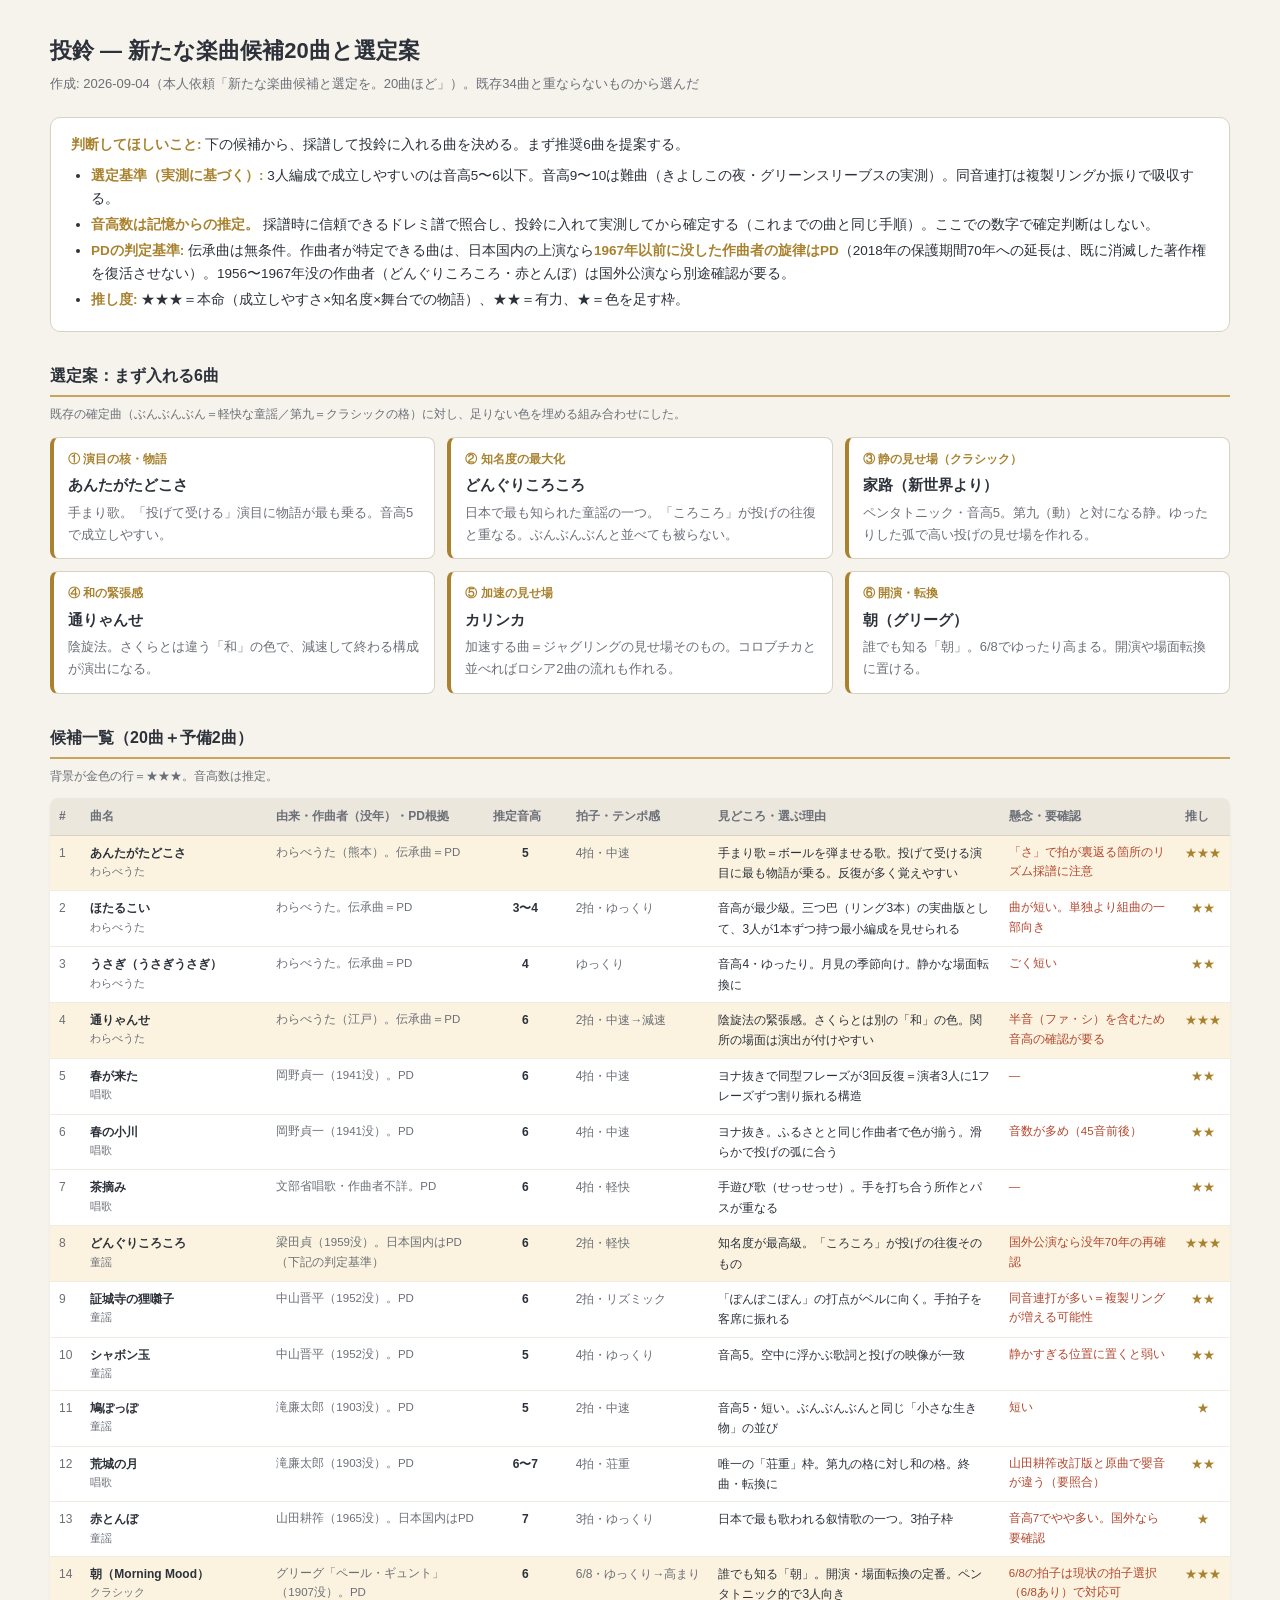
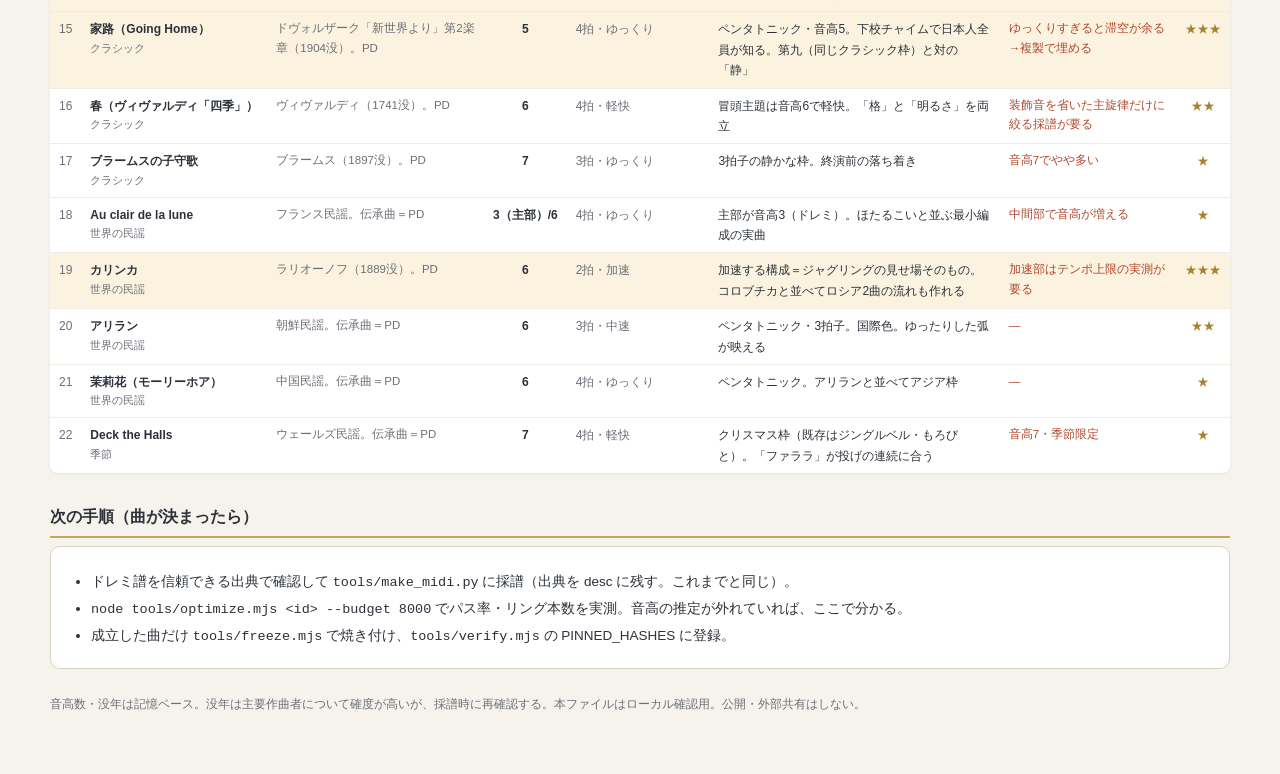
==== docs/song_candidates_2026-09-04.html @ 8b22402d "新たな楽曲候補20曲と選定案の資料を追加 Co-Authored-By: Claude Fable 5.1 <noreply@anthropic.com>" ====
<!DOCTYPE html>
<html lang="ja"><head><meta charset="UTF-8"><meta name="viewport" content="width=device-width, initial-scale=1.0">
<title>投鈴 — 新たな楽曲候補20曲と選定案（2026-09-04）</title>
<style>
:root{--paper:#f6f3ec;--paper-deep:#ece7dc;--ink:#2c313a;--ink-soft:#6b6f77;--line:#d8d2c4;--brass:#a9822f;--brass-soft:#c9a45a;--performer:#3d5578;--warn:#b2472e}
*{box-sizing:border-box} body{margin:0;padding:32px 28px 60px;background:var(--paper);color:var(--ink);font-family:-apple-system,"Hiragino Sans",sans-serif;line-height:1.7}
.wrap{max-width:1180px;margin:0 auto} h1{font-size:22px;margin:0 0 4px} .sub{color:var(--ink-soft);font-size:13px;margin-bottom:22px}
.box{background:#fff;border:1px solid var(--line);border-radius:10px;padding:16px 20px;margin-bottom:22px;font-size:13.5px}
.box b{color:var(--brass)} .box ul{margin:8px 0 0;padding-left:20px} .box li{margin:3px 0}
h2{font-size:16px;margin:30px 0 8px;border-bottom:2px solid var(--brass-soft);padding-bottom:6px}
.pick{display:grid;grid-template-columns:repeat(auto-fit,minmax(300px,1fr));gap:12px;margin:12px 0 6px}
.card{background:#fff;border:1px solid var(--line);border-left:4px solid var(--brass);border-radius:8px;padding:12px 14px;font-size:13px}
.card h3{margin:0 0 4px;font-size:14.5px} .card .role{color:var(--brass);font-size:11.5px;font-weight:600;margin-bottom:4px}
.card p{margin:0;color:var(--ink-soft)}
table{width:100%;border-collapse:collapse;background:#fff;border-radius:8px;overflow:hidden;box-shadow:0 1px 3px rgba(0,0,0,.06);font-size:12px}
th{background:var(--paper-deep);text-align:left;padding:8px 9px;font-weight:600;color:var(--ink-soft);border-bottom:1px solid var(--line);white-space:nowrap}
td{padding:7px 9px;border-bottom:1px solid #efece3;vertical-align:top} tr:last-child td{border-bottom:none}
tr.tier3{background:#fbf3df} td.rank{color:var(--ink-soft);width:22px} td.name{font-weight:600;white-space:nowrap}
.cat{display:block;font-weight:400;font-size:10.5px;color:var(--ink-soft)} td.src{color:var(--ink-soft);font-size:11.5px;min-width:150px}
td.num{text-align:center;white-space:nowrap;font-weight:700} td.meta{white-space:nowrap;color:var(--ink-soft)}
td.why{min-width:220px} td.risk{color:var(--warn);font-size:11.5px;min-width:150px} td.push{white-space:nowrap;color:var(--brass);text-align:center}
.foot{margin-top:26px;font-size:11.5px;color:var(--ink-soft)}
.legend{font-size:11.5px;color:var(--ink-soft);margin:8px 0 12px}
</style></head><body><div class="wrap">
<h1>投鈴 — 新たな楽曲候補20曲と選定案</h1>
<div class="sub">作成: 2026-09-04（本人依頼「新たな楽曲候補と選定を。20曲ほど」）。既存34曲と重ならないものから選んだ</div>

<div class="box"><b>判断してほしいこと:</b> 下の候補から、採譜して投鈴に入れる曲を決める。まず推奨6曲を提案する。
<ul>
<li><b>選定基準（実測に基づく）:</b> 3人編成で成立しやすいのは音高5〜6以下。音高9〜10は難曲（きよしこの夜・グリーンスリーブスの実測）。同音連打は複製リングか振りで吸収する。</li>
<li><b>音高数は記憶からの推定。</b> 採譜時に信頼できるドレミ譜で照合し、投鈴に入れて実測してから確定する（これまでの曲と同じ手順）。ここでの数字で確定判断はしない。</li>
<li><b>PDの判定基準:</b> 伝承曲は無条件。作曲者が特定できる曲は、日本国内の上演なら<b>1967年以前に没した作曲者の旋律はPD</b>（2018年の保護期間70年への延長は、既に消滅した著作権を復活させない）。1956〜1967年没の作曲者（どんぐりころころ・赤とんぼ）は国外公演なら別途確認が要る。</li>
<li><b>推し度:</b> ★★★＝本命（成立しやすさ×知名度×舞台での物語）、★★＝有力、★＝色を足す枠。</li>
</ul></div>

<h2>選定案：まず入れる6曲</h2>
<div class="legend">既存の確定曲（ぶんぶんぶん＝軽快な童謡／第九＝クラシックの格）に対し、足りない色を埋める組み合わせにした。</div>
<div class="pick">
<div class="card"><div class="role">① 演目の核・物語</div><h3>あんたがたどこさ</h3><p>手まり歌。「投げて受ける」演目に物語が最も乗る。音高5で成立しやすい。</p></div>
<div class="card"><div class="role">② 知名度の最大化</div><h3>どんぐりころころ</h3><p>日本で最も知られた童謡の一つ。「ころころ」が投げの往復と重なる。ぶんぶんぶんと並べても被らない。</p></div>
<div class="card"><div class="role">③ 静の見せ場（クラシック）</div><h3>家路（新世界より）</h3><p>ペンタトニック・音高5。第九（動）と対になる静。ゆったりした弧で高い投げの見せ場を作れる。</p></div>
<div class="card"><div class="role">④ 和の緊張感</div><h3>通りゃんせ</h3><p>陰旋法。さくらとは違う「和」の色で、減速して終わる構成が演出になる。</p></div>
<div class="card"><div class="role">⑤ 加速の見せ場</div><h3>カリンカ</h3><p>加速する曲＝ジャグリングの見せ場そのもの。コロブチカと並べればロシア2曲の流れも作れる。</p></div>
<div class="card"><div class="role">⑥ 開演・転換</div><h3>朝（グリーグ）</h3><p>誰でも知る「朝」。6/8でゆったり高まる。開演や場面転換に置ける。</p></div>
</div>

<h2>候補一覧（20曲＋予備2曲）</h2>
<div class="legend">背景が金色の行＝★★★。音高数は推定。</div>
<table><thead><tr><th>#</th><th>曲名</th><th>由来・作曲者（没年）・PD根拠</th><th>推定音高</th><th>拍子・テンポ感</th><th>見どころ・選ぶ理由</th><th>懸念・要確認</th><th>推し</th></tr></thead>
<tbody>
<tr class="tier3">
  <td class="rank">1</td>
  <td class="name">あんたがたどこさ<span class="cat">わらべうた</span></td>
  <td class="src">わらべうた（熊本）。伝承曲＝PD</td>
  <td class="num">5</td>
  <td class="meta">4拍・中速</td>
  <td class="why">手まり歌＝ボールを弾ませる歌。投げて受ける演目に最も物語が乗る。反復が多く覚えやすい</td>
  <td class="risk">「さ」で拍が裏返る箇所のリズム採譜に注意</td>
  <td class="ctr push">★★★</td>
</tr>
<tr class="tier2">
  <td class="rank">2</td>
  <td class="name">ほたるこい<span class="cat">わらべうた</span></td>
  <td class="src">わらべうた。伝承曲＝PD</td>
  <td class="num">3〜4</td>
  <td class="meta">2拍・ゆっくり</td>
  <td class="why">音高が最少級。三つ巴（リング3本）の実曲版として、3人が1本ずつ持つ最小編成を見せられる</td>
  <td class="risk">曲が短い。単独より組曲の一部向き</td>
  <td class="ctr push">★★</td>
</tr>
<tr class="tier2">
  <td class="rank">3</td>
  <td class="name">うさぎ（うさぎうさぎ）<span class="cat">わらべうた</span></td>
  <td class="src">わらべうた。伝承曲＝PD</td>
  <td class="num">4</td>
  <td class="meta">ゆっくり</td>
  <td class="why">音高4・ゆったり。月見の季節向け。静かな場面転換に</td>
  <td class="risk">ごく短い</td>
  <td class="ctr push">★★</td>
</tr>
<tr class="tier3">
  <td class="rank">4</td>
  <td class="name">通りゃんせ<span class="cat">わらべうた</span></td>
  <td class="src">わらべうた（江戸）。伝承曲＝PD</td>
  <td class="num">6</td>
  <td class="meta">2拍・中速→減速</td>
  <td class="why">陰旋法の緊張感。さくらとは別の「和」の色。関所の場面は演出が付けやすい</td>
  <td class="risk">半音（ファ・シ）を含むため音高の確認が要る</td>
  <td class="ctr push">★★★</td>
</tr>
<tr class="tier2">
  <td class="rank">5</td>
  <td class="name">春が来た<span class="cat">唱歌</span></td>
  <td class="src">岡野貞一（1941没）。PD</td>
  <td class="num">6</td>
  <td class="meta">4拍・中速</td>
  <td class="why">ヨナ抜きで同型フレーズが3回反復＝演者3人に1フレーズずつ割り振れる構造</td>
  <td class="risk">—</td>
  <td class="ctr push">★★</td>
</tr>
<tr class="tier2">
  <td class="rank">6</td>
  <td class="name">春の小川<span class="cat">唱歌</span></td>
  <td class="src">岡野貞一（1941没）。PD</td>
  <td class="num">6</td>
  <td class="meta">4拍・中速</td>
  <td class="why">ヨナ抜き。ふるさとと同じ作曲者で色が揃う。滑らかで投げの弧に合う</td>
  <td class="risk">音数が多め（45音前後）</td>
  <td class="ctr push">★★</td>
</tr>
<tr class="tier2">
  <td class="rank">7</td>
  <td class="name">茶摘み<span class="cat">唱歌</span></td>
  <td class="src">文部省唱歌・作曲者不詳。PD</td>
  <td class="num">6</td>
  <td class="meta">4拍・軽快</td>
  <td class="why">手遊び歌（せっせっせ）。手を打ち合う所作とパスが重なる</td>
  <td class="risk">—</td>
  <td class="ctr push">★★</td>
</tr>
<tr class="tier3">
  <td class="rank">8</td>
  <td class="name">どんぐりころころ<span class="cat">童謡</span></td>
  <td class="src">梁田貞（1959没）。日本国内はPD（下記の判定基準）</td>
  <td class="num">6</td>
  <td class="meta">2拍・軽快</td>
  <td class="why">知名度が最高級。「ころころ」が投げの往復そのもの</td>
  <td class="risk">国外公演なら没年70年の再確認</td>
  <td class="ctr push">★★★</td>
</tr>
<tr class="tier2">
  <td class="rank">9</td>
  <td class="name">証城寺の狸囃子<span class="cat">童謡</span></td>
  <td class="src">中山晋平（1952没）。PD</td>
  <td class="num">6</td>
  <td class="meta">2拍・リズミック</td>
  <td class="why">「ぽんぽこぽん」の打点がベルに向く。手拍子を客席に振れる</td>
  <td class="risk">同音連打が多い＝複製リングが増える可能性</td>
  <td class="ctr push">★★</td>
</tr>
<tr class="tier2">
  <td class="rank">10</td>
  <td class="name">シャボン玉<span class="cat">童謡</span></td>
  <td class="src">中山晋平（1952没）。PD</td>
  <td class="num">5</td>
  <td class="meta">4拍・ゆっくり</td>
  <td class="why">音高5。空中に浮かぶ歌詞と投げの映像が一致</td>
  <td class="risk">静かすぎる位置に置くと弱い</td>
  <td class="ctr push">★★</td>
</tr>
<tr class="tier1">
  <td class="rank">11</td>
  <td class="name">鳩ぽっぽ<span class="cat">童謡</span></td>
  <td class="src">滝廉太郎（1903没）。PD</td>
  <td class="num">5</td>
  <td class="meta">2拍・中速</td>
  <td class="why">音高5・短い。ぶんぶんぶんと同じ「小さな生き物」の並び</td>
  <td class="risk">短い</td>
  <td class="ctr push">★</td>
</tr>
<tr class="tier2">
  <td class="rank">12</td>
  <td class="name">荒城の月<span class="cat">唱歌</span></td>
  <td class="src">滝廉太郎（1903没）。PD</td>
  <td class="num">6〜7</td>
  <td class="meta">4拍・荘重</td>
  <td class="why">唯一の「荘重」枠。第九の格に対し和の格。終曲・転換に</td>
  <td class="risk">山田耕筰改訂版と原曲で嬰音が違う（要照合）</td>
  <td class="ctr push">★★</td>
</tr>
<tr class="tier1">
  <td class="rank">13</td>
  <td class="name">赤とんぼ<span class="cat">童謡</span></td>
  <td class="src">山田耕筰（1965没）。日本国内はPD</td>
  <td class="num">7</td>
  <td class="meta">3拍・ゆっくり</td>
  <td class="why">日本で最も歌われる叙情歌の一つ。3拍子枠</td>
  <td class="risk">音高7でやや多い。国外なら要確認</td>
  <td class="ctr push">★</td>
</tr>
<tr class="tier3">
  <td class="rank">14</td>
  <td class="name">朝（Morning Mood）<span class="cat">クラシック</span></td>
  <td class="src">グリーグ「ペール・ギュント」（1907没）。PD</td>
  <td class="num">6</td>
  <td class="meta">6/8・ゆっくり→高まり</td>
  <td class="why">誰でも知る「朝」。開演・場面転換の定番。ペンタトニック的で3人向き</td>
  <td class="risk">6/8の拍子は現状の拍子選択（6/8あり）で対応可</td>
  <td class="ctr push">★★★</td>
</tr>
<tr class="tier3">
  <td class="rank">15</td>
  <td class="name">家路（Going Home）<span class="cat">クラシック</span></td>
  <td class="src">ドヴォルザーク「新世界より」第2楽章（1904没）。PD</td>
  <td class="num">5</td>
  <td class="meta">4拍・ゆっくり</td>
  <td class="why">ペンタトニック・音高5。下校チャイムで日本人全員が知る。第九（同じクラシック枠）と対の「静」</td>
  <td class="risk">ゆっくりすぎると滞空が余る→複製で埋める</td>
  <td class="ctr push">★★★</td>
</tr>
<tr class="tier2">
  <td class="rank">16</td>
  <td class="name">春（ヴィヴァルディ「四季」）<span class="cat">クラシック</span></td>
  <td class="src">ヴィヴァルディ（1741没）。PD</td>
  <td class="num">6</td>
  <td class="meta">4拍・軽快</td>
  <td class="why">冒頭主題は音高6で軽快。「格」と「明るさ」を両立</td>
  <td class="risk">装飾音を省いた主旋律だけに絞る採譜が要る</td>
  <td class="ctr push">★★</td>
</tr>
<tr class="tier1">
  <td class="rank">17</td>
  <td class="name">ブラームスの子守歌<span class="cat">クラシック</span></td>
  <td class="src">ブラームス（1897没）。PD</td>
  <td class="num">7</td>
  <td class="meta">3拍・ゆっくり</td>
  <td class="why">3拍子の静かな枠。終演前の落ち着き</td>
  <td class="risk">音高7でやや多い</td>
  <td class="ctr push">★</td>
</tr>
<tr class="tier1">
  <td class="rank">18</td>
  <td class="name">Au clair de la lune<span class="cat">世界の民謡</span></td>
  <td class="src">フランス民謡。伝承曲＝PD</td>
  <td class="num">3（主部）/6</td>
  <td class="meta">4拍・ゆっくり</td>
  <td class="why">主部が音高3（ドレミ）。ほたるこいと並ぶ最小編成の実曲</td>
  <td class="risk">中間部で音高が増える</td>
  <td class="ctr push">★</td>
</tr>
<tr class="tier3">
  <td class="rank">19</td>
  <td class="name">カリンカ<span class="cat">世界の民謡</span></td>
  <td class="src">ラリオーノフ（1889没）。PD</td>
  <td class="num">6</td>
  <td class="meta">2拍・加速</td>
  <td class="why">加速する構成＝ジャグリングの見せ場そのもの。コロブチカと並べてロシア2曲の流れも作れる</td>
  <td class="risk">加速部はテンポ上限の実測が要る</td>
  <td class="ctr push">★★★</td>
</tr>
<tr class="tier2">
  <td class="rank">20</td>
  <td class="name">アリラン<span class="cat">世界の民謡</span></td>
  <td class="src">朝鮮民謡。伝承曲＝PD</td>
  <td class="num">6</td>
  <td class="meta">3拍・中速</td>
  <td class="why">ペンタトニック・3拍子。国際色。ゆったりした弧が映える</td>
  <td class="risk">—</td>
  <td class="ctr push">★★</td>
</tr>
<tr class="tier1">
  <td class="rank">21</td>
  <td class="name">茉莉花（モーリーホア）<span class="cat">世界の民謡</span></td>
  <td class="src">中国民謡。伝承曲＝PD</td>
  <td class="num">6</td>
  <td class="meta">4拍・ゆっくり</td>
  <td class="why">ペンタトニック。アリランと並べてアジア枠</td>
  <td class="risk">—</td>
  <td class="ctr push">★</td>
</tr>
<tr class="tier1">
  <td class="rank">22</td>
  <td class="name">Deck the Halls<span class="cat">季節</span></td>
  <td class="src">ウェールズ民謡。伝承曲＝PD</td>
  <td class="num">7</td>
  <td class="meta">4拍・軽快</td>
  <td class="why">クリスマス枠（既存はジングルベル・もろびと）。「ファララ」が投げの連続に合う</td>
  <td class="risk">音高7・季節限定</td>
  <td class="ctr push">★</td>
</tr>
</tbody></table>

<h2>次の手順（曲が決まったら）</h2>
<div class="box"><ul>
<li>ドレミ譜を信頼できる出典で確認して <code>tools/make_midi.py</code> に採譜（出典を desc に残す。これまでと同じ）。</li>
<li><code>node tools/optimize.mjs &lt;id&gt; --budget 8000</code> でパス率・リング本数を実測。音高の推定が外れていれば、ここで分かる。</li>
<li>成立した曲だけ <code>tools/freeze.mjs</code> で焼き付け、<code>tools/verify.mjs</code> の PINNED_HASHES に登録。</li>
</ul></div>

<div class="foot">音高数・没年は記憶ベース。没年は主要作曲者について確度が高いが、採譜時に再確認する。本ファイルはローカル確認用。公開・外部共有はしない。</div>
</div></body></html>
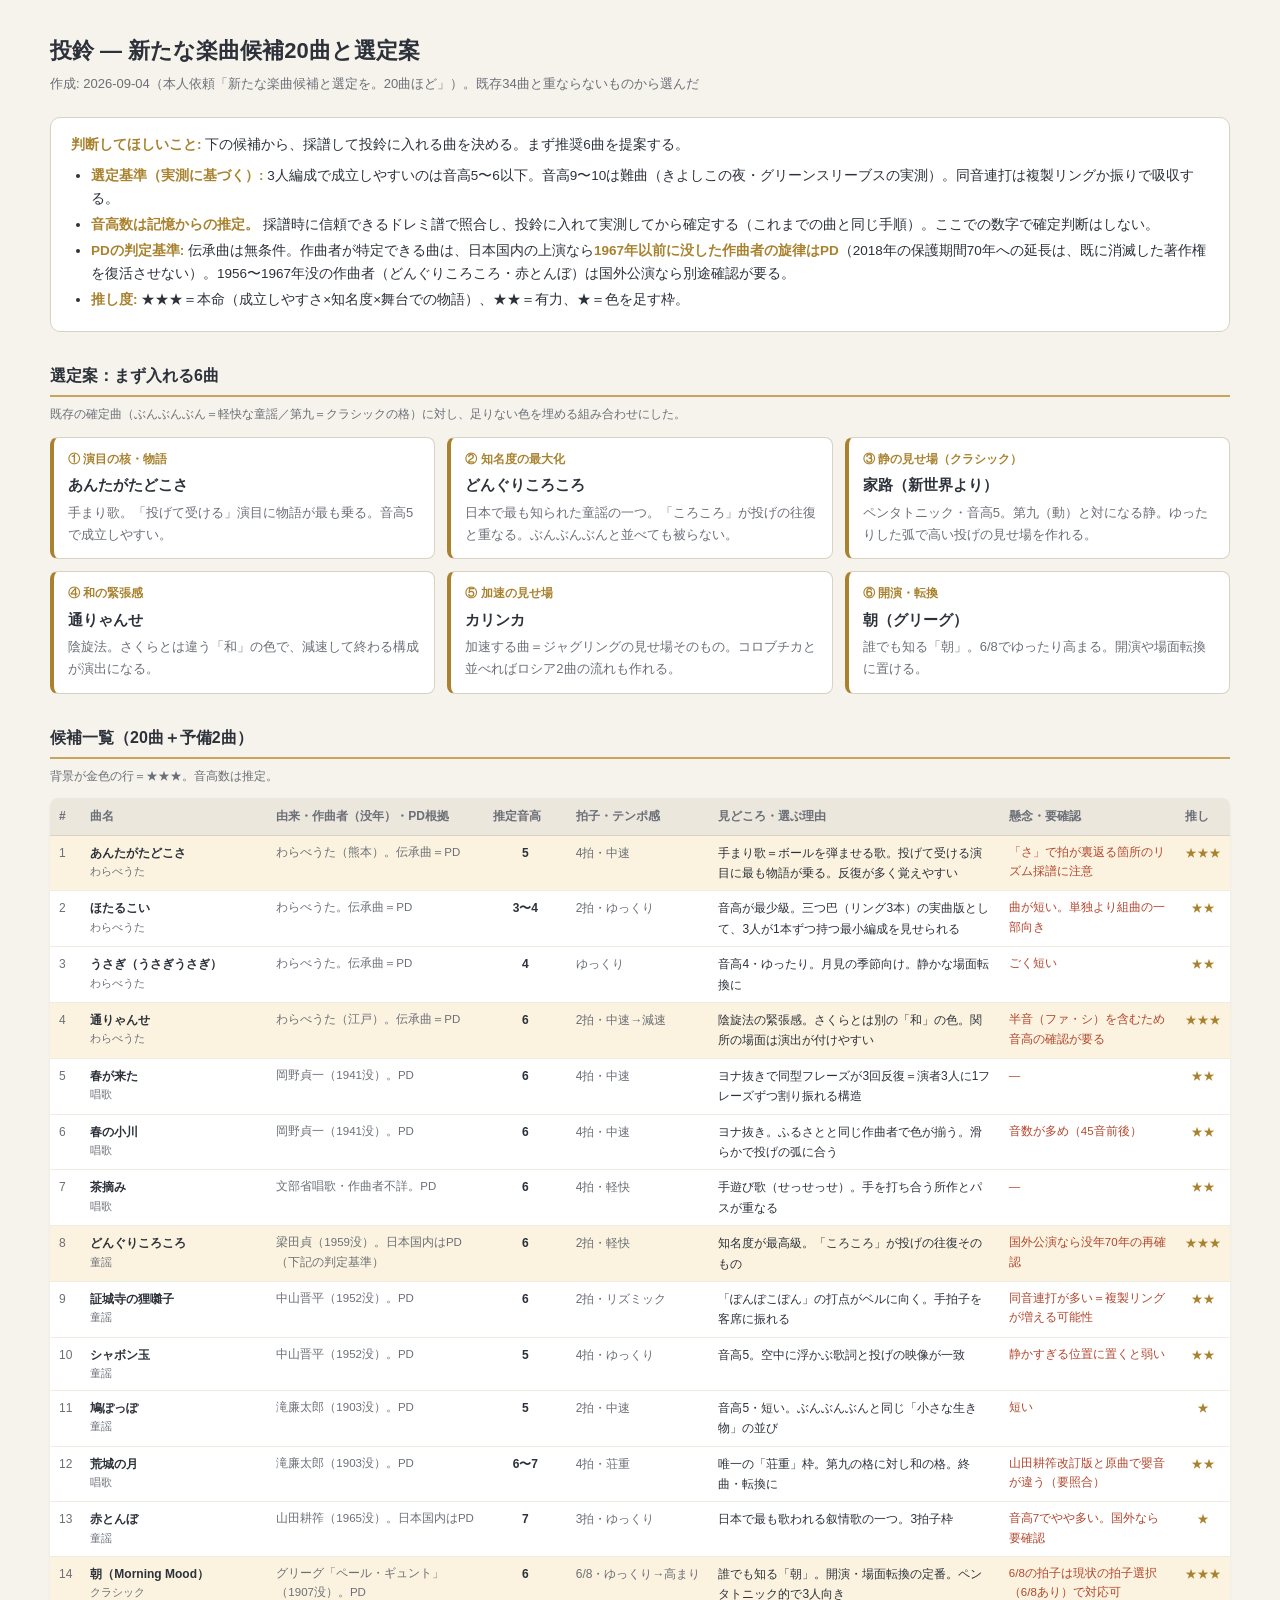
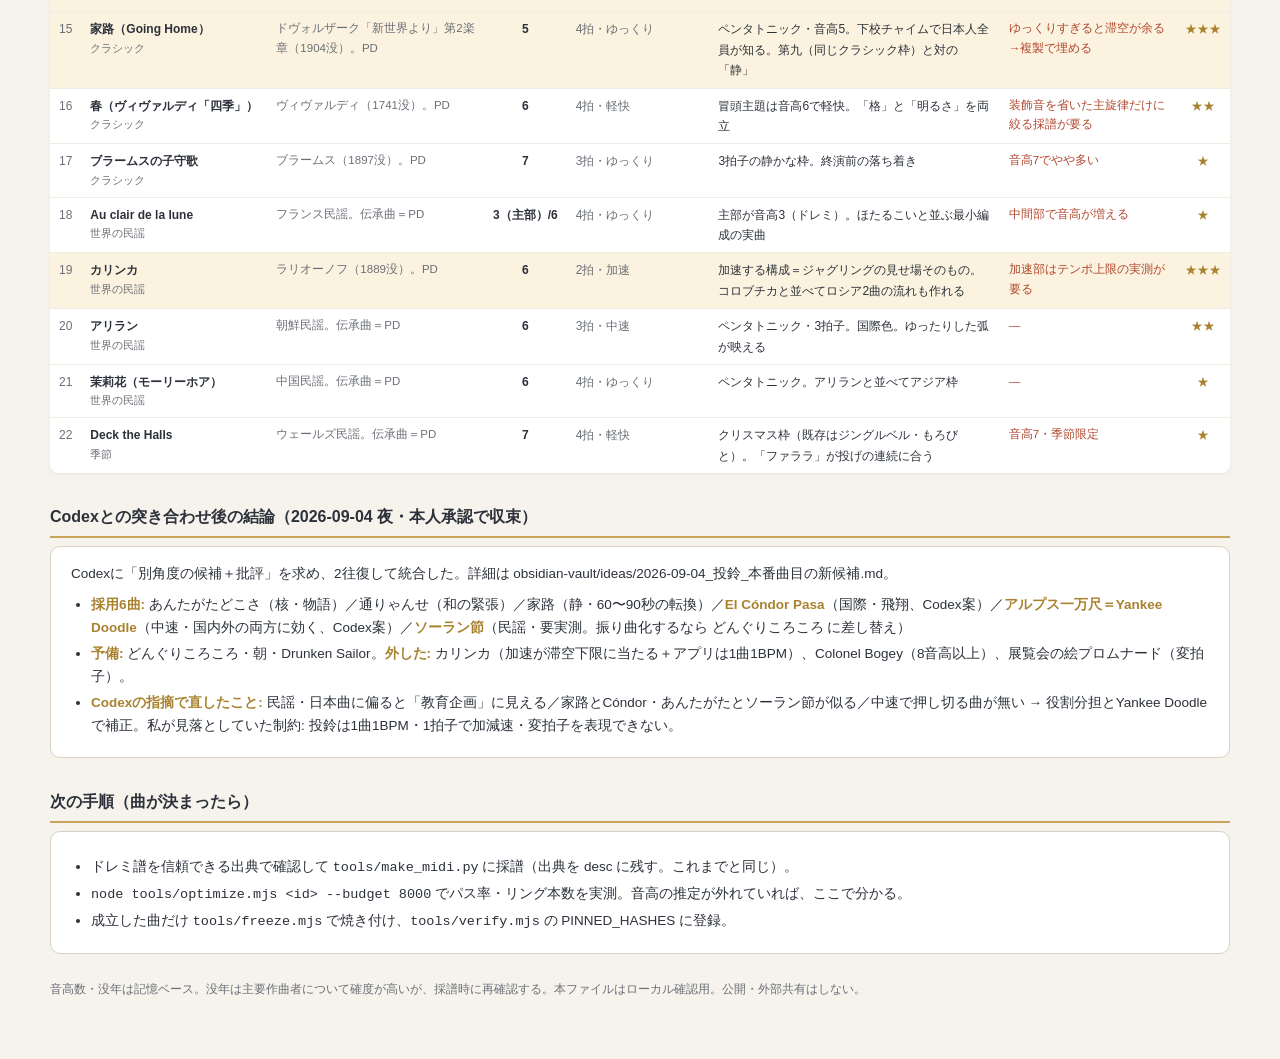
==== commit c61e782b: "本番曲目の新候補: Codexとの突き合わせ結果を資料と記録に反映 Co-Authored-By: Claude Fable 5.1 <noreply@anthropic.com>" ====
--- a/docs/song_candidates_2026-09-04.html
+++ b/docs/song_candidates_2026-09-04.html
@@ -270,6 +270,14 @@
 </tr>
 </tbody></table>
 
+<h2>Codexとの突き合わせ後の結論（2026-09-04 夜・本人承認で収束）</h2>
+<div class="box">Codexに「別角度の候補＋批評」を求め、2往復して統合した。詳細は obsidian-vault/ideas/2026-09-04_投鈴_本番曲目の新候補.md。
+<ul>
+<li><b>採用6曲:</b> あんたがたどこさ（核・物語）／通りゃんせ（和の緊張）／家路（静・60〜90秒の転換）／<b>El Cóndor Pasa</b>（国際・飛翔、Codex案）／<b>アルプス一万尺＝Yankee Doodle</b>（中速・国内外の両方に効く、Codex案）／<b>ソーラン節</b>（民謡・要実測。振り曲化するなら どんぐりころころ に差し替え）</li>
+<li><b>予備:</b> どんぐりころころ・朝・Drunken Sailor。<b>外した:</b> カリンカ（加速が滞空下限に当たる＋アプリは1曲1BPM）、Colonel Bogey（8音高以上）、展覧会の絵プロムナード（変拍子）。</li>
+<li><b>Codexの指摘で直したこと:</b> 民謡・日本曲に偏ると「教育企画」に見える／家路とCóndor・あんたがたとソーラン節が似る／中速で押し切る曲が無い → 役割分担とYankee Doodleで補正。私が見落としていた制約: 投鈴は1曲1BPM・1拍子で加減速・変拍子を表現できない。</li>
+</ul></div>
+
 <h2>次の手順（曲が決まったら）</h2>
 <div class="box"><ul>
 <li>ドレミ譜を信頼できる出典で確認して <code>tools/make_midi.py</code> に採譜（出典を desc に残す。これまでと同じ）。</li>
